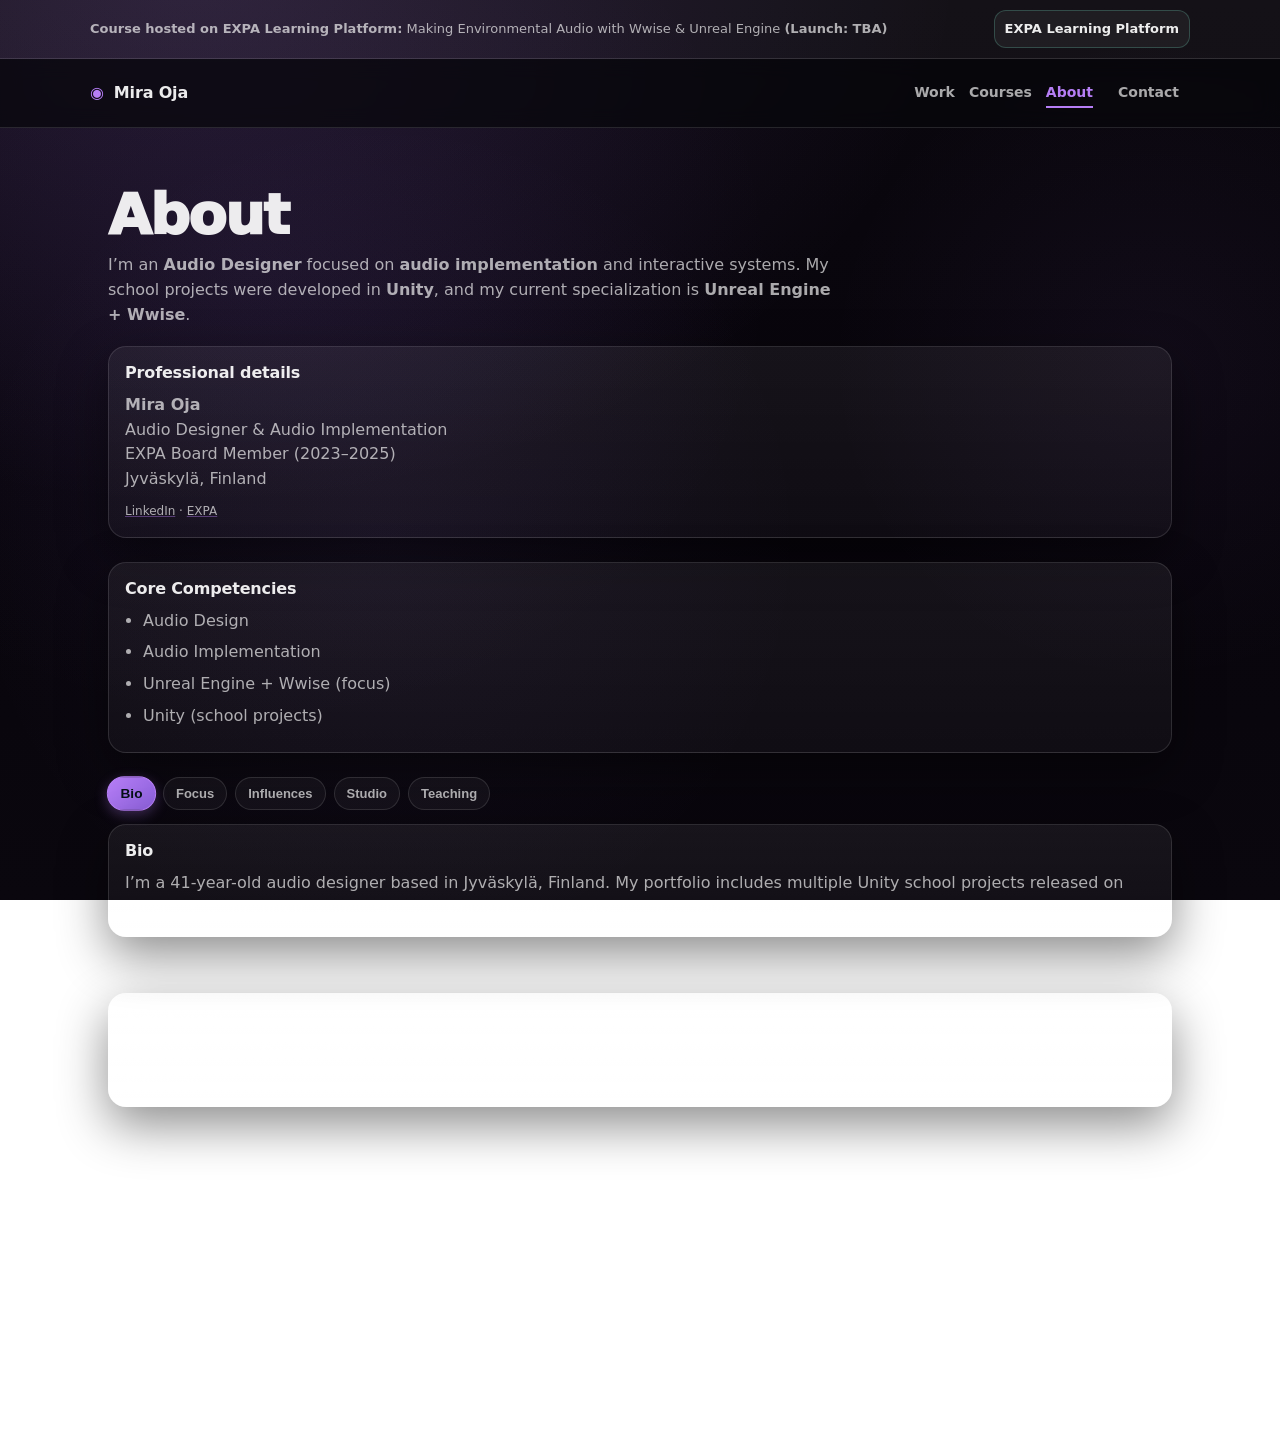
==== about.html @ 1b07e3bc "Initial updload of the website" ====
<!doctype html>
<html lang="en">
<head>
  <meta charset="utf-8" />
  <meta name="viewport" content="width=device-width, initial-scale=1" />
  <link rel="icon" type="image/x-icon" href="favicon.ico">
  <title>About — Mira Oja</title>
  <meta name="description" content="About Mira Oja — Audio Designer & Audio Implementation. Unity projects on Steam and current focus on Unreal + Wwise. EXPA Board Member 2023–2025." />
  <link rel="stylesheet" href="styles.css" />
</head>

<body>
  <div class="scroll-progress"></div>
  <a class="skip-link" href="#main">Skip to content</a>

  <div class="announce">
    <div class="container announce-inner">
      <p>
        <strong>Course hosted on EXPA Learning Platform:</strong>
        Making Environmental Audio with Wwise & Unreal Engine <strong>(Launch: TBA)</strong>
      </p>
      <a class="announce-link" href="https://expa.learnworlds.com" target="_blank" rel="noopener">
        EXPA Learning Platform
      </a>
    </div>
  </div>

  <header class="site-header">
    <div class="container header-inner">
      <a class="brand" href="index.html" aria-label="Home">
        <span class="brand-mark" aria-hidden="true">◉</span>
        <span class="brand-text">Mira Oja</span>
      </a>
      <nav class="nav" aria-label="Primary">
        <a href="work.html">Work</a>
        <a href="courses.html">Courses</a>
        <a class="active" href="about.html">About</a>
        <a class="nav-cta" href="contact.html">Contact</a>
      </nav>
    </div>
  </header>

  <main id="main" class="section reveal">
    <div class="container">
      <div class="section-head">
        <h1>About</h1>
        <p>
          I’m an <strong>Audio Designer</strong> focused on <strong>audio implementation</strong> and interactive systems.
          My school projects were developed in <strong>Unity</strong>, and my current specialization is
          <strong>Unreal Engine + Wwise</strong>.
        </p>
      </div>

      <section class="card" style="margin-bottom:24px;">
        <h2 class="card-title">Professional details</h2>
        <p class="muted">
          <strong>Mira Oja</strong><br>
          Audio Designer & Audio Implementation<br>
          EXPA Board Member (2023–2025)<br>
          Jyväskylä, Finland
        </p>
        <p class="muted small" style="margin-top:8px;">
          <a href="https://www.linkedin.com/in/mira-oja-4071921bb/" target="_blank" rel="noopener">LinkedIn</a>
          ·
          <a href="https://www.expa.fi" target="_blank" rel="noopener">EXPA</a>
        </p>
      </section>

      <section class="card" style="margin-bottom:24px;">
        <h2 class="card-title">Core Competencies</h2>
        <ul class="bullets">
          <li>Audio Design</li>
          <li>Audio Implementation</li>
          <li>Unreal Engine + Wwise (focus)</li>
          <li>Unity (school projects)</li>
        </ul>
      </section>

      <section data-tabs data-default="panel-about-bio">
        <nav class="tabs" aria-label="About sections">
          <button class="tab active" data-panel="panel-about-bio" type="button">Bio</button>
          <button class="tab" data-panel="panel-about-focus" type="button">Focus</button>
          <button class="tab" data-panel="panel-about-influences" type="button">Influences</button>
          <button class="tab" data-panel="panel-about-studio" type="button">Studio</button>
          <button class="tab" data-panel="panel-about-teaching" type="button">Teaching</button>
        </nav>

        <div style="margin-top:14px;">
          <div class="panel active" id="panel-about-bio">
            <div class="card">
              <h2 class="card-title">Bio</h2>
              <p class="muted">
                I’m a 41-year-old audio designer based in Jyväskylä, Finland. My portfolio includes multiple Unity school projects
                released on Steam, and I’m currently specializing in Unreal Engine + Wwise implementation workflows.
              </p>
            </div>
          </div>

          <div class="panel" id="panel-about-focus" hidden>
            <div class="grid grid-2">
              <div class="card">
                <h2 class="card-title">How I work</h2>
                <ul class="bullets">
                  <li>Readability-first sound design and feedback</li>
                  <li>Systems thinking over one-off triggers</li>
                  <li>Maintainability and debugging mindset</li>
                  <li>Performance-aware decisions</li>
                </ul>
              </div>
              <div class="card">
                <h2 class="card-title">Tool focus</h2>
                <ul class="bullets">
                  <li>Unreal Engine + Wwise (primary focus)</li>
                  <li>Unity (school projects)</li>
                  <li>Planning a MetaSound course next</li>
                </ul>
              </div>
            </div>
          </div>

          <div class="panel" id="panel-about-influences" hidden>
            <div class="grid grid-2">
              <div class="card">
                <h2 class="card-title">Favorite Games</h2>
                <ul class="bullets">
                  <li>Skyrim</li>
                  <li>Path of Exile 1 & 2</li>
                </ul>
              </div>
              <div class="card">
                <h2 class="card-title">Music Inspirations</h2>
                <ul class="bullets">
                  <li>Lustmord</li>
                  <li>Apochryos</li>
                  <li>Atrium Carceri</li>
                </ul>
              </div>
            </div>
          </div>
          <div class="panel" id="panel-about-studio" hidden>
            <div class="card">
              <h2 class="card-title">Studio work</h2>
              <p class="muted">
                I’m starting my own game company with a small group of friends. The goal is to build games where systems and
                gameplay are supported by clear, scalable audio design and implementation.
              </p>
            </div>
          </div>

          <div class="panel" id="panel-about-teaching" hidden>
            <div class="card">
              <h2 class="card-title">Teaching</h2>
              <p class="muted">
                I’m creating implementation-focused courses for sound designers, starting with Wwise + Unreal Engine, and later expanding into MetaSound.
                The focus is learning how to build maintainable audio systems — not just triggering sounds.
              </p>
              <div class="hero-actions" style="margin-top:12px;">
                <a class="button" href="courses.html">Course pages</a>
                <a class="button button-ghost" href="https://expa.learnworlds.com/courses" target="_blank" rel="noopener">View on EXPA</a>
              </div>
            </div>
          </div>
        </div>
      </section>

      <section class="section">
        <div class="card">
          <h2 class="card-title">Artist work</h2>
          <p class="muted">
            My artist project <strong>Dream Lakes</strong> will have a separate website.
            This site focuses purely on game audio, implementation, and teaching.
          </p>
        </div>
      </section>

    </div>
  </main>

  <footer class="site-footer">
    <div class="container footer-inner">
      <div class="footer-col">
        <h4>Contact</h4>
        <ul class="footer-links">
          <li><a href="contact.html">Email me</a></li>
          <li><a href="https://linkedin.com/in/mira-oja" target="_blank" rel="noopener">LinkedIn</a></li>
        </ul>
      </div>
      <div class="footer-col">
        <h4>Learn</h4>
        <ul class="footer-links">
          <li><a href="courses.html">Courses</a></li>
          <li><a href="https://expa.learnworlds.com" target="_blank" rel="noopener">EXPA Learning</a></li>
        </ul>
      </div>
      <div class="footer-col">
        <h4>Also</h4>
        <ul class="footer-links">
          <li><a href="work.html">Portfolio</a></li>
          <li><a href="about.html">About</a></li>
        </ul>
      </div>
    </div>
    <div class="footer-bottom">
      <p class="small muted">© 2026 Mira Oja. Audio design, implementation, teaching.</p>
    </div>
  </footer>

  <script src="tabs.js?v=4" defer></script>
  <script>
    // Fade-in on scroll for elements with .reveal
    (() => {
      const prefersReduce = window.matchMedia('(prefers-reduced-motion: reduce)').matches;
      if (prefersReduce) return;
      const items = document.querySelectorAll('.reveal');
      if (!items.length) return;
      const observer = new IntersectionObserver((entries) => {
        entries.forEach((entry) => {
          if (entry.isIntersecting) {
            entry.target.classList.add('visible');
            observer.unobserve(entry.target);
          }
        });
      }, { threshold: 0.2 });
      items.forEach((el) => observer.observe(el));
    })();

    // Scroll progress indicator
    (() => {
      const progressBar = document.querySelector('.scroll-progress');
      if (!progressBar) return;
      const updateProgress = () => {
        const scrollHeight = document.documentElement.scrollHeight - window.innerHeight;
        const scrolled = scrollHeight > 0 ? (window.scrollY / scrollHeight) * 100 : 0;
        progressBar.style.transform = `scaleX(${scrolled / 100})`;
      };
      window.addEventListener('scroll', updateProgress, { passive: true });
    })();
  </script>
</body>
</html>
---- styles.css ----
:root{
  --bg:#0a070e;
  --text:rgba(255,255,255,.92);
  --muted:rgba(255,255,255,.66);
  --line:rgba(255,255,255,.12);
  --panel:rgba(255,255,255,.04);
  --panel2:rgba(255,255,255,.06);
  --accent:#b67ef6;
  --accent2:#8a5fd9;
  --radius:18px;
  --max:1100px;
  --shadow:0 18px 50px rgba(0,0,0,.45);
}

*{box-sizing:border-box}
html{scroll-behavior:smooth}
body{
  margin:0;
  font-family:ui-sans-serif,system-ui,-apple-system,Segoe UI,Roboto,Arial,sans-serif;
  color:var(--text);
  line-height:1.55;
  background:
    radial-gradient(1400px 1000px at 15% -5%, rgba(182,126,246,.15), transparent 55%),
    radial-gradient(800px 700px at 20% 30%, rgba(138,95,217,.08), transparent 65%),
    radial-gradient(600px 600px at 30% 60%, rgba(159,122,234,.06), transparent 70%),
    radial-gradient(500px 500px at 90% 40%, rgba(182,126,246,.05), transparent 65%),
    linear-gradient(180deg,#0a070e,#08050c 50%,#09060d 80%,#0a070e);
  background-attachment:fixed;
}

a{color:var(--text); text-decoration:none}
a:hover{text-decoration:underline}
.card a, .work-card a{color:inherit}
.card a, .work-card a, .section p a{text-decoration:underline; text-decoration-color:rgba(182,126,246,.4)}
.card a:hover, .work-card a:hover, .section p a:hover{text-decoration-color:rgba(182,126,246,.8)}
.container{max-width:var(--max); margin:0 auto; padding:0 18px}

/* Accessibility */
.skip-link{
  position:absolute; left:-9999px; top:auto; width:1px; height:1px; overflow:hidden;
}
.skip-link:focus{
  left:18px; top:18px; width:auto; height:auto; padding:10px 12px;
  background:var(--panel2); border:1px solid var(--line); border-radius:12px; z-index:999;
}

/* Announcement */
.announce{
  background:var(--panel);
  border-bottom:1px solid var(--line);
}
.announce-inner{
  display:flex; align-items:center; justify-content:space-between; gap:12px;
  padding:10px 0;
}
.announce p{margin:0; color:var(--muted); font-size:13px}
.announce-link{
  padding:8px 10px; border-radius:12px;
  border:1px solid rgba(124,246,210,.22);
  background:rgba(255,255,255,.05);
  font-weight:800; font-size:13px;
  white-space:nowrap;
}
.announce-link:hover{background:rgba(255,255,255,.08); text-decoration:none}

/* Header */
.site-header{
  position:sticky; top:0; z-index:10;
  backdrop-filter:blur(10px);
  background:rgba(7,8,12,.72);
  border-bottom:1px solid var(--line);
}
.header-inner{
  display:flex; align-items:center; justify-content:space-between; gap:16px;
  padding:14px 0;
}
.brand{display:flex; align-items:center; gap:10px; font-weight:900; letter-spacing:-.01em}
.brand-mark{color:var(--accent)}
.nav{display:flex; gap:14px; align-items:center; flex-wrap:wrap}
.nav a{
  color:var(--muted); font-weight:700; font-size:14px; transition:color .2s ease;
  position:relative;
}
.nav a::after{
  content:'';
  position:absolute;
  bottom:-4px;
  left:0;
  width:100%;
  height:2px;
  background:var(--accent);
  transform:scaleX(0);
  transform-origin:left;
  transition:transform .25s ease;
}
.nav a:hover{color:var(--text); text-decoration:none}
.nav a:hover::after{transform:scaleX(1)}
.nav a.active{color:var(--accent)}
.nav a.active::after{transform:scaleX(1)}
.nav-cta{
  padding:9px 11px; border-radius:12px;
  color:var(--text);
  font-weight:800;
}
.nav-cta:hover{background:rgba(255,255,255,.08)}
.nav-cta.active{color:var(--accent); background:rgba(182,126,246,.15); border:1px solid var(--accent)}
@media(max-width:700px){
  .header-inner{align-items:flex-start}
}

/* Typography */
h1{
  margin:0 0 14px;
  font-size:clamp(34px,4.6vw,56px);
  line-height:1.1;
  letter-spacing:-.03em;
  font-weight:950;
}
h2{
  font-size:clamp(26px,3vw,42px);
  line-height:1.15;
  letter-spacing:-.02em;
  margin:0 0 12px;
}
h3{
  font-size:clamp(18px,2vw,24px);
  line-height:1.2;
  letter-spacing:-.015em;
  margin:0 0 8px;
}
.small{font-size:12px}
.muted{color:var(--muted)}
.eyebrow{
  margin:0 0 10px;
  color:var(--muted);
  font-size:13px;
  letter-spacing:.12em;
  text-transform:uppercase;
}
.lede{margin:0 0 18px; color:var(--muted); font-size:17px; max-width:68ch}

/* Layout sections */
.hero{padding:72px 0 32px; border-bottom:1px solid var(--line)}
.section{padding:56px 0; border-bottom:1px solid var(--line)}
.section:last-of-type{border-bottom:none}
.section-tight{padding:22px 0}
.section-head{margin-bottom:18px}
.section-head h1,.section-head h2{margin:0}
.section-head p{margin:8px 0 0; color:var(--muted); max-width:72ch}

/* Reveal on scroll */
.reveal{opacity:0; transform:translateY(14px); transition:opacity .45s ease, transform .45s ease}
.reveal.visible{opacity:1; transform:translateY(0)}
.reveal[style*="--reveal-delay"]{transition-delay:var(--reveal-delay,0s)}
@media (prefers-reduced-motion: reduce){.reveal{opacity:1; transform:none; transition:none}}

/* Anchor offset for sticky header */
.anchor-target{scroll-margin-top:90px}

/* Grids */
.grid{display:grid; gap:14px}
.grid-2{grid-template-columns:repeat(2,minmax(0,1fr))}
.grid-3{grid-template-columns:repeat(3,minmax(0,1fr))}
@media(max-width:900px){.grid-2,.grid-3{grid-template-columns:1fr}}

/* Cards */
.card{
  background:linear-gradient(180deg,rgba(255,255,255,.06),rgba(255,255,255,.03));
  border:1px solid var(--line);
  border-radius:var(--radius);
  padding:16px;
  box-shadow:var(--shadow);
  transition:box-shadow .3s ease, border-color .3s ease;
}
.card:hover{
  box-shadow:0 0 28px rgba(182,126,246,.12), var(--shadow);
  border-color:rgba(182,126,246,.3);
}
.card-title,
.card h2,
.card h3{
  margin:0 0 10px;
  font-size:16px;
  letter-spacing:-.01em;
  font-weight:900;
  line-height:1.25;
}
.card p{margin:0 0 10px}
.card p:last-child{margin-bottom:0}

/* Buttons */
.hero-actions{display:flex; gap:10px; flex-wrap:wrap}
.button{
  display:inline-flex; align-items:center; justify-content:center;
  padding:12px 18px; border-radius:14px;
  background:linear-gradient(135deg,var(--accent),var(--accent2));
  color:#051016;
  border:none;
  font-weight:900; font-size:15px;
  box-shadow:0 10px 28px rgba(0,0,0,.28);
  transition:transform .15s ease, box-shadow .15s ease, filter .15s ease;
  min-height:44px;
}
.button:hover{filter:brightness(1.05); text-decoration:none; transform:translateY(-2px); box-shadow:0 16px 42px rgba(0,0,0,.35)}
.button-ghost{
  background:rgba(255,255,255,.05);
  color:var(--text);
  border:1px solid var(--line);
}
.button-ghost:hover{background:rgba(255,255,255,.08); transform:translateY(-1px)}

/* Lists / pills */
.bullets{margin:10px 0 0; padding-left:18px; color:var(--muted)}
.bullets li{margin:7px 0}
.bullets strong{color:var(--text)}
.filter-row{display:flex; flex-wrap:wrap; gap:8px; margin:18px 0 22px}
.filter-pill{
  font-size:12px; color:var(--muted);
  padding:8px 14px; border-radius:999px;
  border:1px solid var(--line);
  background:rgba(255,255,255,.03);
  cursor:pointer;
  transition:all .2s ease;
  font-weight:600;
}
.filter-pill:hover{
  background:rgba(255,255,255,.08);
  border-color:var(--accent);
  color:var(--text);
}
.filter-pill:focus{
  outline:2px solid var(--accent);
  outline-offset:2px;
}
.filter-pill.active{
  background:linear-gradient(135deg,var(--accent),var(--accent2));
  color:#051016;
  border-color:transparent;
}

/* Work cards */
.work-card{
  border-radius:var(--radius);
  overflow:hidden;
  border:1px solid var(--line);
  background:rgba(255,255,255,.03);
  transition:transform .3s ease, border-color .3s ease, box-shadow .3s ease, opacity .3s ease;
  opacity:1;
}
.work-card:hover{transform:translateY(-3px); border-color:rgba(124,246,210,.22); box-shadow:0 16px 40px rgba(0,0,0,.35)}
.work-card-link{display:block; color:inherit}
.work-card-link:hover{text-decoration:none}
.work-card-link:hover h3{text-decoration:underline}

.thumb{
  width:100%;
  aspect-ratio:16/9;
  overflow:hidden;
  border-bottom:1px solid var(--line);
  background:#111;
}
.thumb img{
  width:100%;
  height:100%;
  object-fit:cover;
  display:block;
  transform:scale(1);
  transition:transform .4s ease, filter .4s ease, opacity .4s ease;
  border:1px solid var(--line);
  border-radius:8px;
}
.work-card-link:hover .thumb img{transform:scale(1.05); filter:brightness(1.1)}

.work-card-body{padding:14px}
.meta{margin:6px 0 0; color:var(--muted); font-size:13px}
.tags{margin:10px 0 0; display:flex; gap:8px; flex-wrap:wrap}
.tags span{
  font-size:11px; color:var(--muted);
  padding:5px 8px; border-radius:999px;
  border:1px solid var(--line);
  background:rgba(255,255,255,.03);
}

/* Modules (course pages) */
.module-list{display:flex; flex-direction:column; gap:12px; margin-top:14px}
.module{
  border:1px solid var(--line);
  background:rgba(255,255,255,.03);
  border-radius:var(--radius);
  padding:14px;
}
.module-sub{margin:6px 0 0; color:var(--muted); font-size:13px}
.module-points{margin:10px 0 0; padding-left:18px; color:var(--muted)}
.module-points li{margin:7px 0}
.module-takeaway{
  margin:10px 0 0;
  padding:10px 12px;
  border-radius:14px;
  border:1px solid var(--line);
  background:rgba(124,246,210,.06);
  color:var(--text);
  font-size:13px;
}
.module-bonus{border-color:rgba(124,246,210,.22)}

/* Footer */
.site-footer{
  border-top:1px solid var(--line);
  padding:42px 0 22px;
  color:var(--muted);
  background:rgba(255,255,255,.02);
}
.footer-inner{
  display:grid; grid-template-columns:repeat(3,1fr); gap:22px; margin-bottom:28px;
}
.footer-col h4{
  font-size:13px; font-weight:600; text-transform:uppercase; letter-spacing:.5px;
  color:var(--text); margin:0 0 12px 0;
}
.footer-links{
  list-style:none; margin:0; padding:0;
}
.footer-links li{
  margin:0 0 8px 0;
}
.footer-links a{
  color:var(--muted); text-decoration:none; font-size:13px; transition:color .2s;
}
.footer-links a:hover{
  color:var(--accent);
}
.footer-bottom{
  border-top:1px solid var(--line);
  padding-top:18px;
  text-align:center;
}
.footer-bottom p{
  margin:0; font-size:12px;
}
@media(max-width:700px){
  .footer-inner{grid-template-columns:1fr}
}

/* Scroll progress bar */
.scroll-progress{
  position:fixed; top:0; left:0; height:3px; width:100%;
  background:linear-gradient(90deg,var(--accent),var(--accent2));
  transform:scaleX(0); transform-origin:left;
  transition:transform .15s ease-out;
  z-index:1000;
}

/* Back to top button */
.back-to-top{
  position:fixed;
  bottom:28px;
  right:28px;
  width:50px;
  height:50px;
  border-radius:50%;
  background:linear-gradient(135deg,var(--accent),var(--accent2));
  border:none;
  color:#051016;
  cursor:pointer;
  display:flex;
  align-items:center;
  justify-content:center;
  opacity:0;
  visibility:hidden;
  transform:translateY(20px);
  transition:opacity .3s, visibility .3s, transform .3s, box-shadow .2s;
  box-shadow:0 8px 24px rgba(0,0,0,.3);
  z-index:999;
}
.back-to-top.visible{
  opacity:1;
  visibility:visible;
  transform:translateY(0);
}
.back-to-top:hover{
  transform:translateY(-3px);
  box-shadow:0 12px 32px rgba(0,0,0,.4);
}
.back-to-top svg{
  width:20px;
  height:20px;
}

/* Audio toggle button */
.audio-toggle{
  position:fixed;
  bottom:28px;
  right:88px;
  width:50px;
  height:50px;
  border-radius:50%;
  background:rgba(255,255,255,.08);
  border:1px solid var(--line);
  color:var(--muted);
  cursor:pointer;
  display:flex;
  align-items:center;
  justify-content:center;
  transition:background .3s, color .3s, border-color .3s, transform .2s;
  z-index:999;
}
.audio-toggle:hover{
  background:rgba(255,255,255,.12);
  color:var(--text);
  border-color:var(--accent);
  transform:scale(1.05);
}
.audio-toggle.playing{
  background:linear-gradient(135deg,rgba(182,126,246,.2),rgba(138,95,217,.2));
  border-color:var(--accent);
  color:var(--accent);
  animation:nowPlayingPulse 2s ease-in-out infinite;
}
@keyframes nowPlayingPulse{
  0%, 100%{box-shadow:0 0 0 0 rgba(182,126,246,.4)}
  50%{box-shadow:0 0 0 8px rgba(182,126,246,0)}
}
.audio-toggle svg{
  width:24px;
  height:24px;
}

/* Volume slider */
.volume-slider{
  position:absolute;
  left:-150px;
  top:50%;
  transform:translateY(-50%);
  background:rgba(0,0,0,.85);
  backdrop-filter:blur(10px);
  border:1px solid var(--line);
  border-radius:24px;
  padding:10px 16px;
  opacity:0;
  visibility:hidden;
  transition:opacity .3s, visibility .3s;
  pointer-events:none;
}
.volume-slider::after{
  content:'';
  position:absolute;
  right:-10px;
  top:0;
  width:10px;
  height:100%;
}
.audio-toggle:hover .volume-slider,
.volume-slider:hover{
  opacity:1;
  visibility:visible;
  pointer-events:all;
}
.volume-control{
  width:100px;
  height:4px;
  -webkit-appearance:none;
  appearance:none;
  background:rgba(255,255,255,.2);
  border-radius:2px;
  outline:none;
  cursor:pointer;
}
.volume-control::-webkit-slider-thumb{
  -webkit-appearance:none;
  appearance:none;
  width:14px;
  height:14px;
  border-radius:50%;
  background:linear-gradient(135deg,var(--accent),var(--accent2));
  cursor:pointer;
  transition:transform .2s;
}
.volume-control::-webkit-slider-thumb:hover{
  transform:scale(1.2);
}
.volume-control::-moz-range-thumb{
  width:14px;
  height:14px;
  border-radius:50%;
  background:linear-gradient(135deg,var(--accent),var(--accent2));
  border:none;
  cursor:pointer;
  transition:transform .2s;
}
.volume-control::-moz-range-thumb:hover{
  transform:scale(1.2);
}

@media(max-width:700px){
  .audio-toggle{
    right:28px;
    bottom:88px;
  }
  .volume-slider{
    left:50%;
    top:-60px;
    transform:translateX(-50%);
  }
}

/* Mobile refinements */
@media(max-width:700px){
  body{background-attachment:scroll}
  .announce-inner{flex-direction:column; align-items:flex-start}
  .announce-link{width:100%; text-align:center}
  .hero{padding:48px 0 24px}
  .section{padding:40px 0}
  .hero-actions .button{width:100%}
}

/* Page load animation */
@keyframes fadeInPage{
  from{opacity:0}
  to{opacity:1}
}
body{
  animation:fadeInPage .6s ease-in;
}

/* Tabs (fade-switch panels) */
.tabs{
  display:flex;
  gap:8px;
  flex-wrap:wrap;
  margin:0;
}

.tab{
  appearance:none;
  background:rgba(255,255,255,.04);
  border:1px solid var(--line);
  color:var(--muted);
  padding:8px 12px;
  border-radius:999px;
  font-weight:900;
  font-size:13px;
  cursor:pointer;
  transition:background .2s ease, color .2s ease, border-color .2s ease, transform .2s ease;
}

.tab:hover{
  background:rgba(255,255,255,.07);
  color:var(--text);
  text-decoration:none;
}

.tab:focus{
  outline:2px solid var(--accent);
  outline-offset:2px;
}

.tab.active{
  color:#051016;
  border-color:var(--accent);
  background:linear-gradient(135deg,var(--accent),var(--accent2));
  transform:scale(1.05);
  box-shadow:0 4px 12px rgba(182,126,246,.3);
}

/* Panels */
.panel{
  animation:fadeInPanel .4s ease;
  opacity:0;
  transform:translateY(6px);
  transition:opacity .24s ease, transform .24s ease;
}
@keyframes fadeInPanel{
  from{opacity:0; transform:translateY(10px)}
  to{opacity:1; transform:translateY(0)}
}

.panel.active{
  opacity:1;
  transform:translateY(0);
}

@media (prefers-reduced-motion: reduce){
  .panel, .tab{transition:none}
}
/* Focus indicators for accessibility */
a:focus, button:focus, input:focus, select:focus, textarea:focus{
  outline:2px solid var(--accent);
  outline-offset:2px;
}
.button:focus{
  outline:2px solid var(--accent);
  outline-offset:3px;
}
.nav a:focus{
  outline:2px solid var(--accent);
  outline-offset:4px;
  border-radius:4px;
}
.work-card:focus-within{
  outline:2px solid var(--accent);
  outline-offset:2px;
  border-radius:var(--radius);
}

/* Print styles */
@media print{
  body{
    background:white !important;
    color:black !important;
  }
  .scroll-progress, .back-to-top, .audio-toggle, .announce, .site-header, .site-footer, .skip-link{
    display:none !important;
  }
  .hero, .section{
    page-break-inside:avoid;
    border:none !important;
  }
  .card{
    border:1px solid #ccc !important;
    background:white !important;
    page-break-inside:avoid;
  }
  a{
    color:black !important;
    text-decoration:underline !important;
  }
  a[href^="http"]:after{
    content:" (" attr(href) ")";
    font-size:0.8em;
    color:#666;
  }
  .work-card-link:after{
    content:none !important;
  }
}
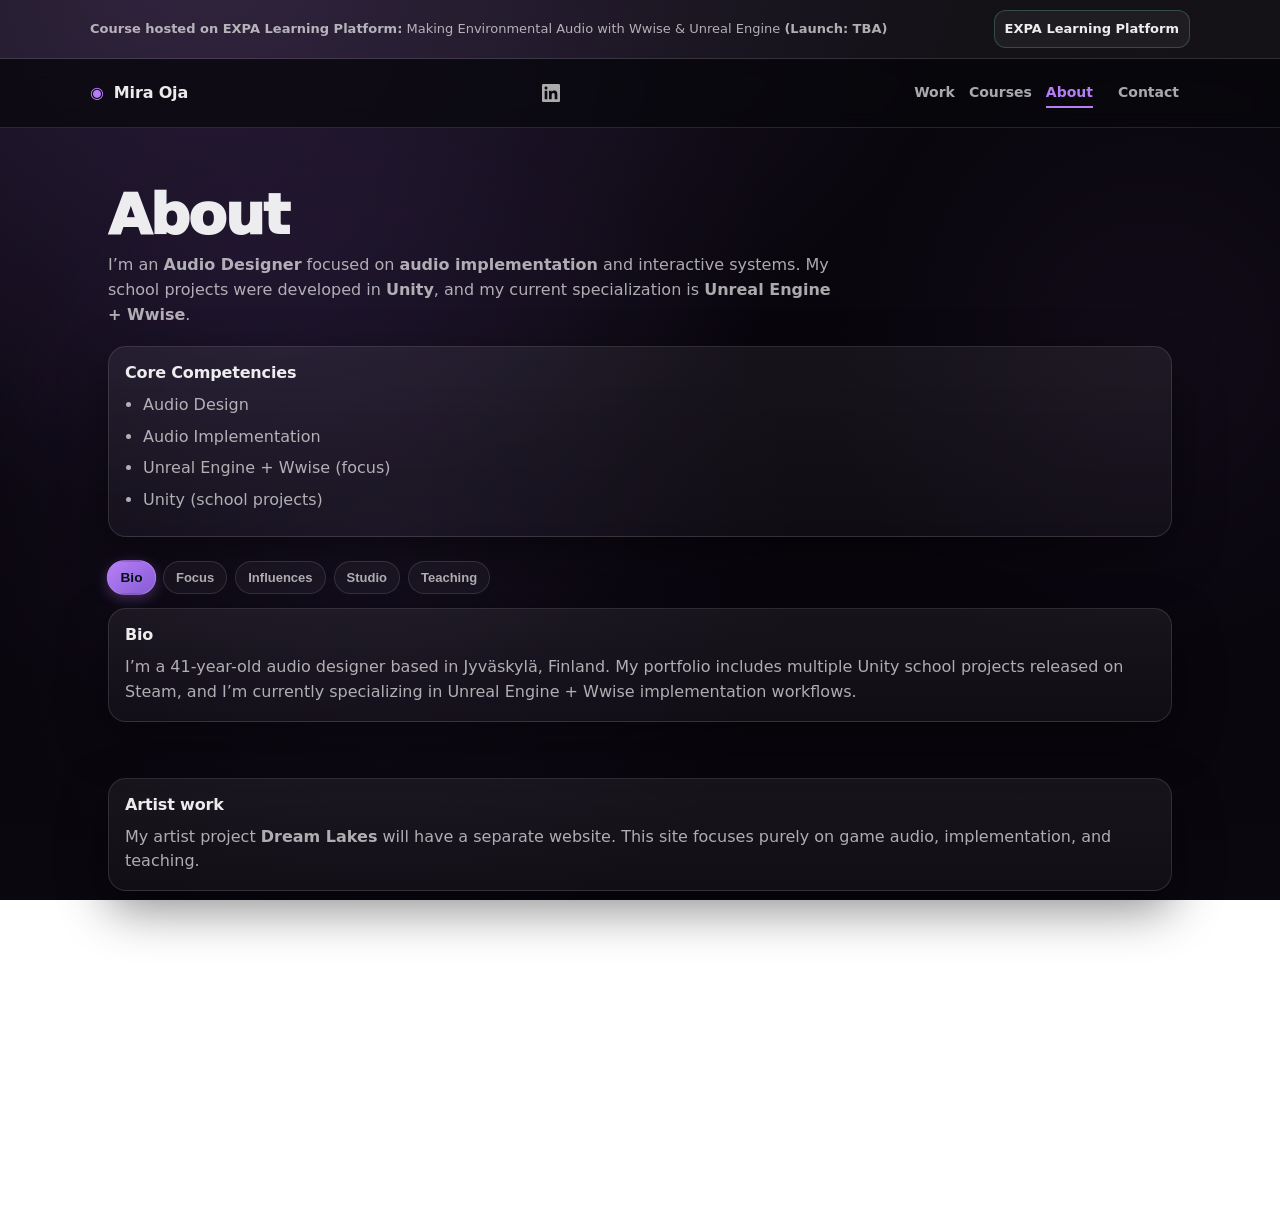
==== commit c6f47371: "removed dublicated contet" ====
--- a/about.html
+++ b/about.html
@@ -31,6 +31,11 @@
         <span class="brand-mark" aria-hidden="true">◉</span>
         <span class="brand-text">Mira Oja</span>
       </a>
+      <a href="https://www.linkedin.com/in/mira-oja-4071921bb/" target="_blank" rel="noopener" class="header-linkedin" aria-label="LinkedIn Profile" title="LinkedIn Profile">
+        <svg width="18" height="18" viewBox="0 0 24 24" fill="currentColor" xmlns="http://www.w3.org/2000/svg">
+          <path d="M20.447 20.452h-3.554v-5.569c0-1.328-.027-3.037-1.852-3.037-1.853 0-2.136 1.445-2.136 2.939v5.667H9.351V9h3.414v1.561h.046c.477-.9 1.637-1.85 3.37-1.85 3.601 0 4.267 2.37 4.267 5.455v6.286zM5.337 7.433c-1.144 0-2.063-.926-2.063-2.065 0-1.138.92-2.063 2.063-2.063 1.14 0 2.064.925 2.064 2.063 0 1.139-.925 2.065-2.064 2.065zm1.782 13.019H3.555V9h3.564v11.452zM22.225 0H1.771C.792 0 0 .774 0 1.729v20.542C0 23.227.792 24 1.771 24h20.451C23.2 24 24 23.227 24 22.271V1.729C24 .774 23.2 0 22.222 0h.003z"/>
+        </svg>
+      </a>
       <nav class="nav" aria-label="Primary">
         <a href="work.html">Work</a>
         <a href="courses.html">Courses</a>
@@ -50,21 +55,6 @@
           <strong>Unreal Engine + Wwise</strong>.
         </p>
       </div>
-
-      <section class="card" style="margin-bottom:24px;">
-        <h2 class="card-title">Professional details</h2>
-        <p class="muted">
-          <strong>Mira Oja</strong><br>
-          Audio Designer & Audio Implementation<br>
-          EXPA Board Member (2023–2025)<br>
-          Jyväskylä, Finland
-        </p>
-        <p class="muted small" style="margin-top:8px;">
-          <a href="https://www.linkedin.com/in/mira-oja-4071921bb/" target="_blank" rel="noopener">LinkedIn</a>
-          ·
-          <a href="https://www.expa.fi" target="_blank" rel="noopener">EXPA</a>
-        </p>
-      </section>
 
       <section class="card" style="margin-bottom:24px;">
         <h2 class="card-title">Core Competencies</h2>
--- a/styles.css
+++ b/styles.css
@@ -76,6 +76,18 @@
 }
 .brand{display:flex; align-items:center; gap:10px; font-weight:900; letter-spacing:-.01em}
 .brand-mark{color:var(--accent)}
+.header-linkedin{
+  display:flex; align-items:center; justify-content:center;
+  color:var(--muted);
+  padding:8px;
+  border-radius:8px;
+  transition:color .2s ease, background .2s ease;
+}
+.header-linkedin:hover{
+  color:var(--accent);
+  background:rgba(255,255,255,.08);
+  text-decoration:none;
+}
 .nav{display:flex; gap:14px; align-items:center; flex-wrap:wrap}
 .nav a{
   color:var(--muted); font-weight:700; font-size:14px; transition:color .2s ease;
@@ -231,6 +243,13 @@
 .filter-pill:focus{
   outline:2px solid var(--accent);
   outline-offset:2px;
+}
+.filter-pill:focus-visible:not(.active){
+  outline:3px solid var(--accent);
+  outline-offset:2px;
+  background:rgba(182,126,246,.12);
+  border-color:var(--accent);
+  color:var(--text);
 }
 .filter-pill.active{
   background:linear-gradient(135deg,var(--accent),var(--accent2));
@@ -554,6 +573,14 @@
   outline-offset:2px;
 }
 
+.tab:focus-visible:not(.active){
+  outline:3px solid var(--accent);
+  outline-offset:2px;
+  background:rgba(182,126,246,.12);
+  border-color:var(--accent);
+  color:var(--text);
+}
+
 .tab.active{
   color:#051016;
   border-color:var(--accent);
@@ -591,6 +618,11 @@
   outline:2px solid var(--accent);
   outline-offset:3px;
 }
+.button:focus-visible{
+  outline:3px solid var(--accent);
+  outline-offset:3px;
+  box-shadow:0 16px 42px rgba(0,0,0,.35), 0 0 0 4px rgba(182,126,246,.2);
+}
 .nav a:focus{
   outline:2px solid var(--accent);
   outline-offset:4px;
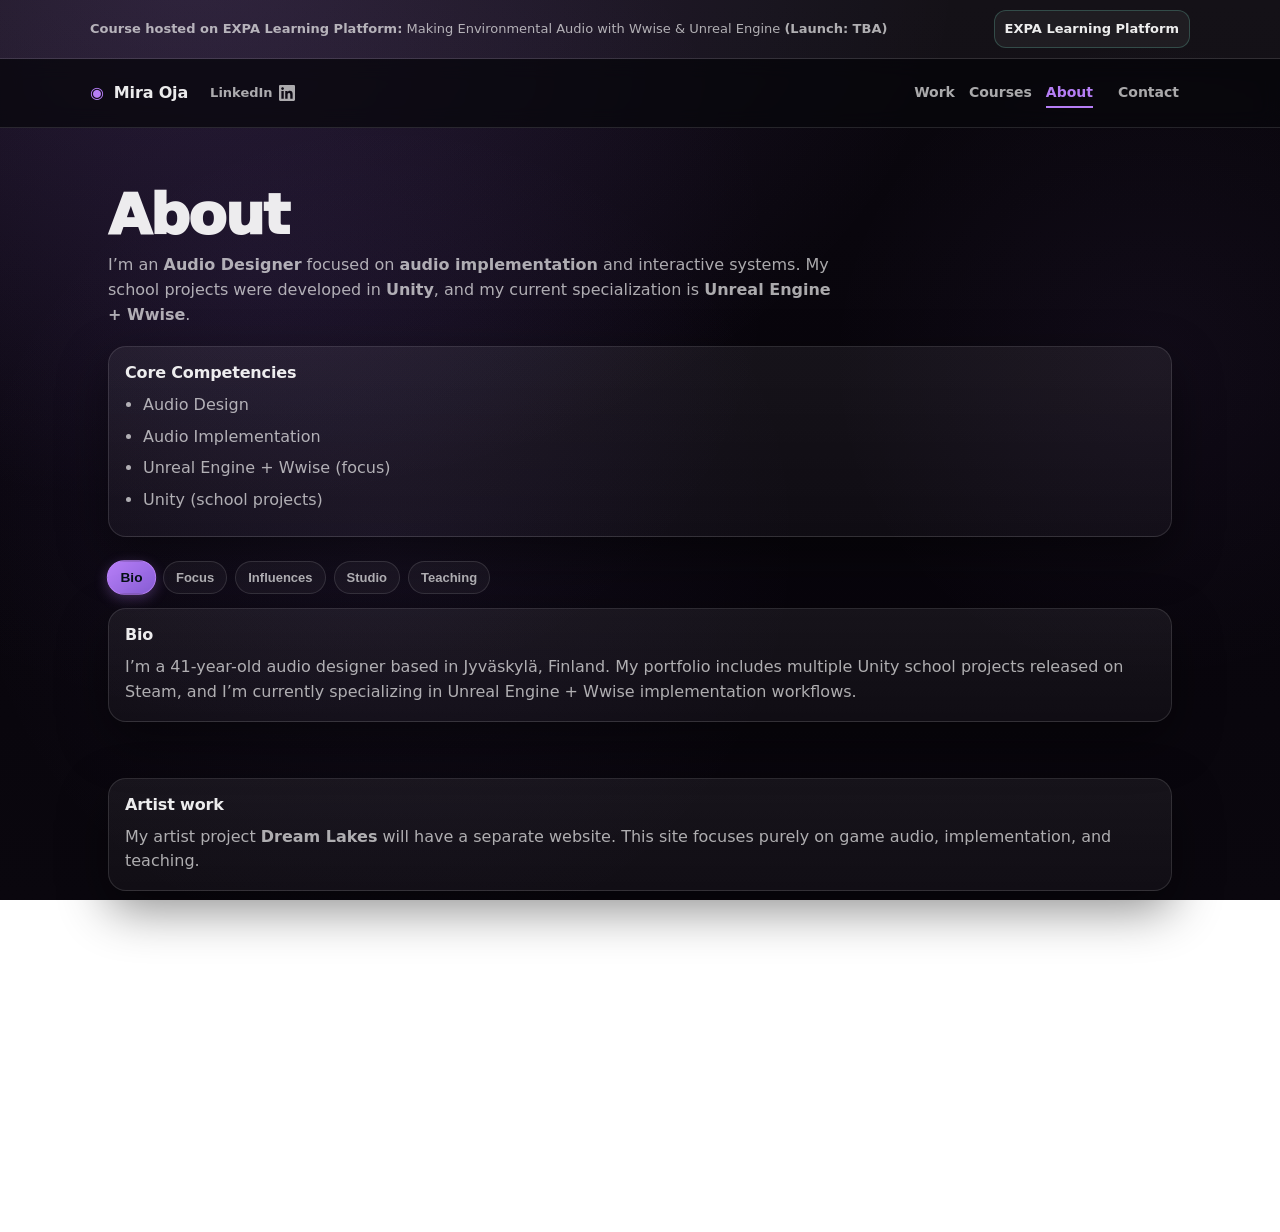
==== commit 143dad9d: "moved the liknedin logo to be more in line for all pages" ====
--- a/about.html
+++ b/about.html
@@ -27,15 +27,18 @@
 
   <header class="site-header">
     <div class="container header-inner">
-      <a class="brand" href="index.html" aria-label="Home">
-        <span class="brand-mark" aria-hidden="true">◉</span>
-        <span class="brand-text">Mira Oja</span>
-      </a>
-      <a href="https://www.linkedin.com/in/mira-oja-4071921bb/" target="_blank" rel="noopener" class="header-linkedin" aria-label="LinkedIn Profile" title="LinkedIn Profile">
-        <svg width="18" height="18" viewBox="0 0 24 24" fill="currentColor" xmlns="http://www.w3.org/2000/svg">
-          <path d="M20.447 20.452h-3.554v-5.569c0-1.328-.027-3.037-1.852-3.037-1.853 0-2.136 1.445-2.136 2.939v5.667H9.351V9h3.414v1.561h.046c.477-.9 1.637-1.85 3.37-1.85 3.601 0 4.267 2.37 4.267 5.455v6.286zM5.337 7.433c-1.144 0-2.063-.926-2.063-2.065 0-1.138.92-2.063 2.063-2.063 1.14 0 2.064.925 2.064 2.063 0 1.139-.925 2.065-2.064 2.065zm1.782 13.019H3.555V9h3.564v11.452zM22.225 0H1.771C.792 0 0 .774 0 1.729v20.542C0 23.227.792 24 1.771 24h20.451C23.2 24 24 23.227 24 22.271V1.729C24 .774 23.2 0 22.222 0h.003z"/>
-        </svg>
-      </a>
+      <div class="brand-with-linkedin">
+        <a class="brand" href="index.html" aria-label="Home">
+          <span class="brand-mark" aria-hidden="true">◉</span>
+          <span class="brand-text">Mira Oja</span>
+        </a>
+        <a href="https://www.linkedin.com/in/mira-oja-4071921bb/" target="_blank" rel="noopener" class="header-linkedin" aria-label="LinkedIn Profile" title="LinkedIn Profile">
+          LinkedIn
+          <svg width="16" height="16" viewBox="0 0 24 24" fill="currentColor" xmlns="http://www.w3.org/2000/svg">
+            <path d="M20.447 20.452h-3.554v-5.569c0-1.328-.027-3.037-1.852-3.037-1.853 0-2.136 1.445-2.136 2.939v5.667H9.351V9h3.414v1.561h.046c.477-.9 1.637-1.85 3.37-1.85 3.601 0 4.267 2.37 4.267 5.455v6.286zM5.337 7.433c-1.144 0-2.063-.926-2.063-2.065 0-1.138.92-2.063 2.063-2.063 1.14 0 2.064.925 2.064 2.063 0 1.139-.925 2.065-2.064 2.065zm1.782 13.019H3.555V9h3.564v11.452zM22.225 0H1.771C.792 0 0 .774 0 1.729v20.542C0 23.227.792 24 1.771 24h20.451C23.2 24 24 23.227 24 22.271V1.729C24 .774 23.2 0 22.222 0h.003z"/>
+          </svg>
+        </a>
+      </div>
       <nav class="nav" aria-label="Primary">
         <a href="work.html">Work</a>
         <a href="courses.html">Courses</a>
--- a/styles.css
+++ b/styles.css
@@ -76,10 +76,14 @@
 }
 .brand{display:flex; align-items:center; gap:10px; font-weight:900; letter-spacing:-.01em}
 .brand-mark{color:var(--accent)}
+.brand-with-linkedin{
+  display:flex; align-items:center; gap:12px;
+}
 .header-linkedin{
-  display:flex; align-items:center; justify-content:center;
+  display:flex; align-items:center; gap:6px; justify-content:center;
   color:var(--muted);
-  padding:8px;
+  font-size:13px; font-weight:700;
+  padding:6px 10px;
   border-radius:8px;
   transition:color .2s ease, background .2s ease;
 }
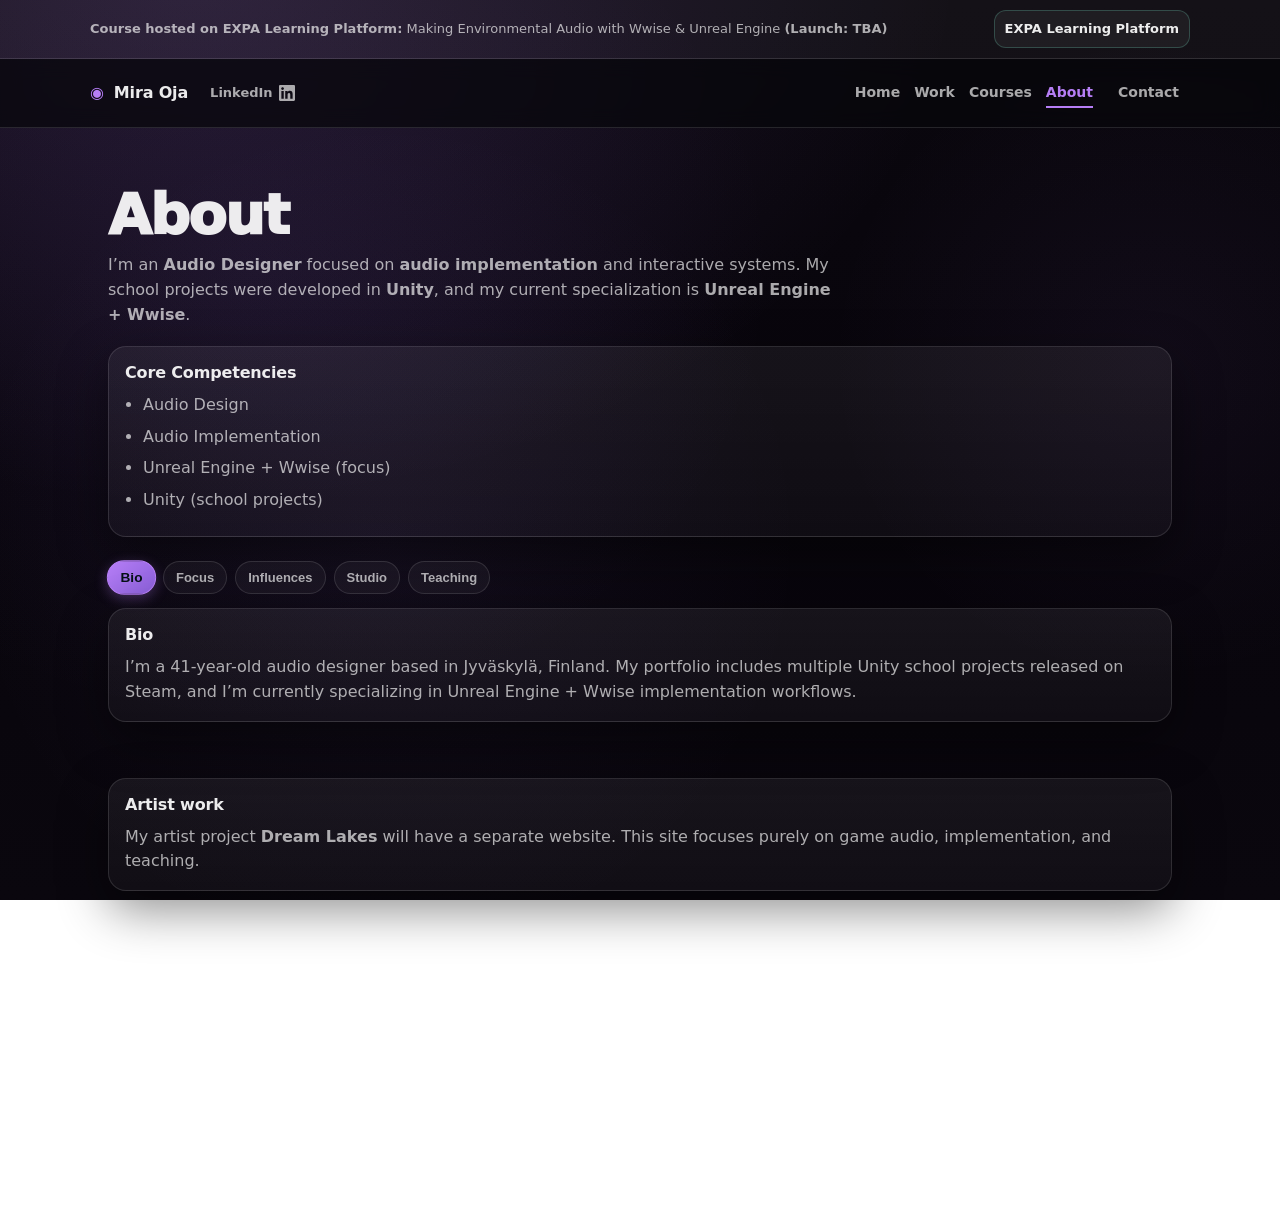
==== commit eb2f5dfb: "home button should now show on every other page, was missing" ====
--- a/about.html
+++ b/about.html
@@ -40,6 +40,7 @@
         </a>
       </div>
       <nav class="nav" aria-label="Primary">
+        <a href="index.html">Home</a>
         <a href="work.html">Work</a>
         <a href="courses.html">Courses</a>
         <a class="active" href="about.html">About</a>
@@ -71,7 +72,7 @@
 
       <section data-tabs data-default="panel-about-bio">
         <nav class="tabs" aria-label="About sections">
-          <button class="tab active" data-panel="panel-about-bio" type="button">Bio</button>
+          <button class="tab" data-panel="panel-about-bio" type="button">Bio</button>
           <button class="tab" data-panel="panel-about-focus" type="button">Focus</button>
           <button class="tab" data-panel="panel-about-influences" type="button">Influences</button>
           <button class="tab" data-panel="panel-about-studio" type="button">Studio</button>
@@ -79,7 +80,7 @@
         </nav>
 
         <div style="margin-top:14px;">
-          <div class="panel active" id="panel-about-bio">
+          <div class="panel" id="panel-about-bio" hidden>
             <div class="card">
               <h2 class="card-title">Bio</h2>
               <p class="muted">
